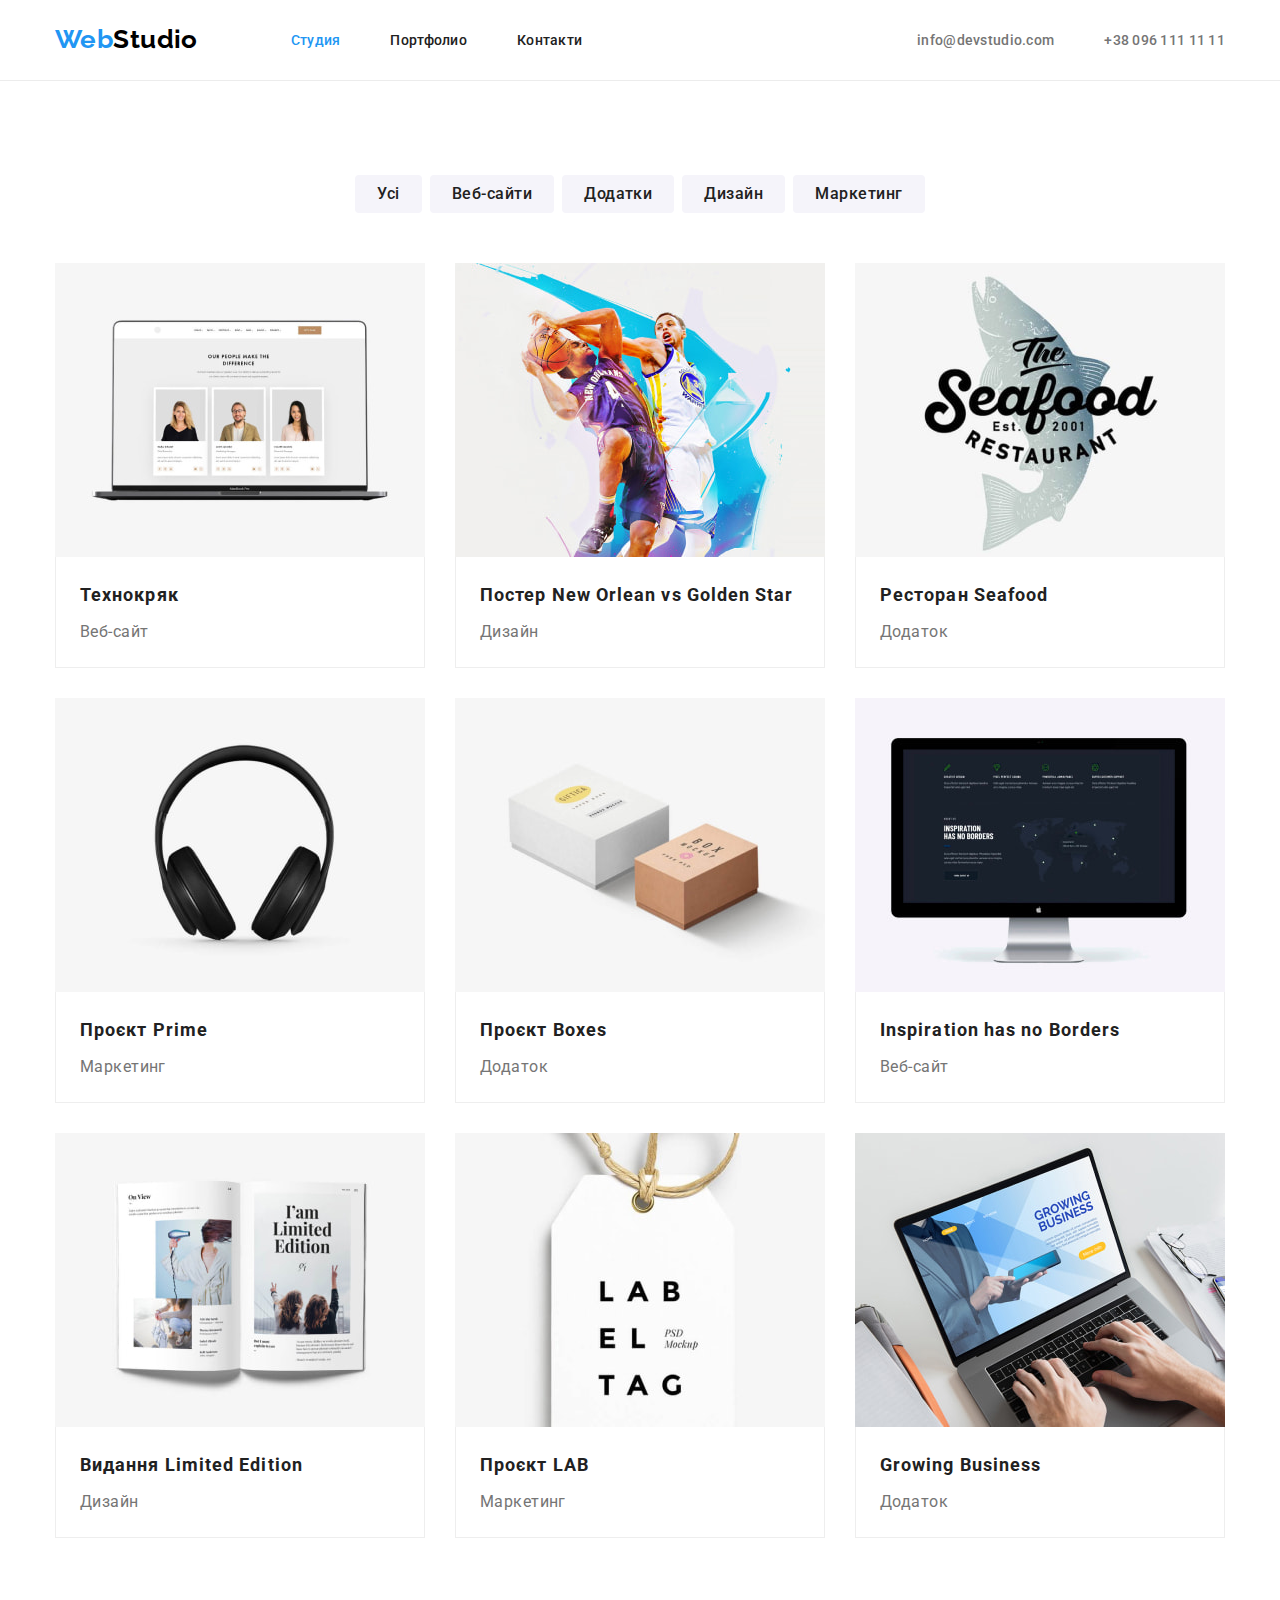
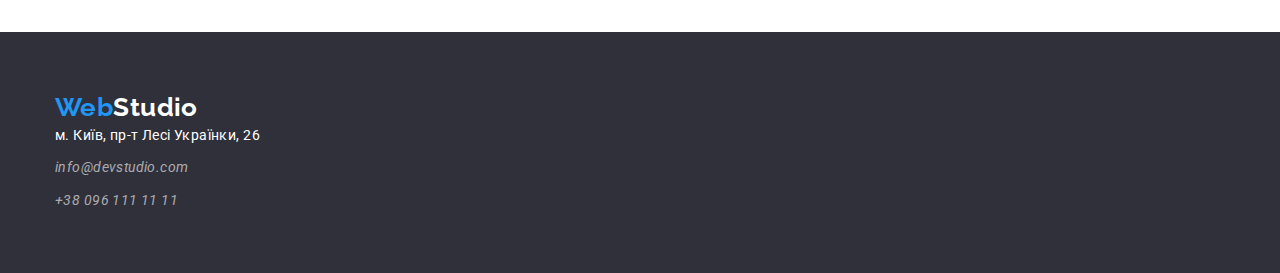
==== portfolio.html @ d93596d2 "Initial commit" ====
<!DOCTYPE html>

<html lang="uk">
  <head>
    <meta charset="UTF-8" />
    <meta http-equiv="X-UA-Compatible" content="IE=edge" />
    <meta name="viewport" content="width=device-width, initial-scale=1.0" />
    <title>Портфоліо</title>
   <link rel="preconnect" href="https://fonts.googleapis.com">
<link rel="preconnect" href="https://fonts.gstatic.com" crossorigin>
<link href="https://fonts.googleapis.com/css2?family=Raleway:wght@700&family=Roboto:wght@400;500;700;900&display=swap" rel="stylesheet">
   <link
      rel="stylesheet"
      href="https://cdnjs.cloudflare.com/ajax/libs/modern-normalize/1.1.0/modern-normalize.css"
    />
<link href="./css/styles.css" rel="stylesheet" type="text/css" />
  </head>

  <body>
   <header class="header-studio">
      <div class="container header-container">
        <nav class="header-container">
          <a class="logo" href="./index.html">
            <span class="logo-blue"> Web</span>Studio</a
          >
          <ul class="navigation list header-nav">
            <li>
              <a class="navigation-item logo-blue" href="./index.html">
                Студия</a
              >
            </li>
            <li>
              <a class="navigation-item" href="./portfolio.html">Портфолио</a>
            </li>
            <li><a class="navigation-item" href="">Контакти</a></li>
          </ul>
        </nav>
        <ul class="contacts list">
          <li>
            <a class="contacts-item" href="mailto:info@devstudio.com"
              >info@devstudio.com</a
            >
          </li>
          <li>
            <a class="contacts-item" href="tel:+380961111111"
              >+38 096 111 11 11</a
            >
          </li>
        </ul>
      </div>
    </header>

    <main>
      <section class="section">
        <div  class="container">
      <ul class="filter list">
        <li><button class="filter-item" type="button">Усі</button></li>
        <li><button class="filter-item" type="button">Веб-сайти</button></li>
        <li><button class="filter-item" type="button">Додатки</button></li>
        <li><button class="filter-item" type="button">Дизайн</button></li>
        <li><button class="filter-item" type="button">Маркетинг</button></li>
      </ul>
      
      <h1 class="visually-hidden">Проєкти</h1>
      <ul class="img-list list">
        <li class="card-set"> 
                     <img
              src="./images/portfolio/1.jpg"
              alt="our team"
              width="370"
              height="294"
            />
            <div class="card-item">
            <h2 class="title">Технокряк</h2>
            <p class="text">Веб-сайт</p>
            </div>
          </li>
        <li class="card-set">
                     <img
              src="./images/portfolio/2.jpg"
              alt="basketball players"
              width="370"
              height="294"
            /><div class="card-item">
            <h2 class="title">Постер New Orlean vs Golden Star</h2>
            <p class="text">Дизайн</p></div>
                 </li>
        <li class="card-set">
                     <img
              src="./images/portfolio/3.jpg"
              alt="restoran logo"
              width="370"
              height="294"
            /><div class="card-item">
            <h2 class="title">Ресторан Seafood</h2>
            <p class="text">Додаток</p></div>
               </li>
        <li class="card-set">
                    <img
              src="./images/portfolio/4.jpg"
              alt="headphones"
              width="370"
              height="294"
            /><div class="card-item">
            <h2 class="title">Проєкт Prime</h2>
            <p class="text">Маркетинг</p></div>
         </li>
        <li class="card-set">
                    <img
              src="./images/portfolio/5.jpg"
              alt="boxes"
              width="370"
              height="294"
            /><div class="card-item">
            <h2 class="title">Проєкт Boxes</h2>
            <p class="text">Додаток</p></div>
             </li>
        <li class="card-set">
                 <img
              src="./images/portfolio/6.jpg"
              alt="monitor"
              width="370"
              height="294"
            /><div class="card-item">
            <h2 class="title">Inspiration has no Borders</h2>
            <p class="text">Веб-сайт</p></div>
        </li>
        <li class="card-set">
                   <img
              src="./images/portfolio/7.jpg"
              alt=" open book"
              width="370"
              height="294"
            /><div class="card-item">
            <h2 class="title">Видання Limited Edition</h2>
            <p class="text">Дизайн</p></div>
                </li>
        <li class="card-set">
          <section class="project">
            <img
              src="./images/portfolio/8.jpg"
              alt="label"
              width="370"
              height="294"
            /><div class="card-item">
            <h2 class="title">Проєкт LAB</h2>
            <p class="text">Маркетинг</p></div>
               </li>
        <li class="card-set">
                    <img
              src="./images/portfolio/9.jpg"
              alt="notebook"
              width="370"
              height="294"
            /><div class="card-item">
            <h2 class="title">Growing Business</h2>
            <p class="text">Додаток</p></div>
           </li>
      </ul>
        </div>
      </section>
    </main>
    <footer class="foot">
      <div class="container">
        <a class="logo logo-footer" href="./index.html">
          <span class="logo-blue"> Web</span>Studio</a
        >
        <address class="">
          <ul class="list">
            <li class="address-item">
              <a
                class="address"
                href="https://goo.gl/maps/z6WJYS9VBnumN4T17"
                target="_blank"
                rel="noopener nofollow"
              >
                м. Київ, пр-т Лесі Українки, 26</a
              >
            </li>
            <li class="address-item">
              <a class="mat-color" href="mailto:info@devstudio.com"
                >info@devstudio.com</a
              >
            </li>
            <li>
              <a class="mat-color" href="tel:+380961111111"
                >+38 096 111 11 11</a
              >
            </li>
          </ul>
        </address>
      </div>
    </footer>
  </body>
</html>
---- css/styles.css ----
:root {
  --background-color: #ffffff;
  --footer-color: #2f303a;
  --main-background-color: #f5f5f5;
  --second-background-color: #f5f4fa;
  --maintext-color: #212121;
  --accent-color: #2196f3;
  --accent-second-color: #333333;
  --paragraph-color: #757575;
  --text-color: #000000;
  --address-color: rgba(255, 255, 255, 0.6);
  --group-color: #eeeeee;
  --line-color: #ececec;
  --main-font: "Roboto", sans-serif;
  --second-font: "Raleway", sans-serif;
}

body {
  /**основные**/
  background-color: var(--background-color);
  color: var(--maintext-color);
  font-family: var(--main-font);
  font-size: 14px;
  letter-spacing: 0.03em;
  margin: 0;
}
h1,
h2,
h3,
h4,
h5,
h6,
p,
ul {
  margin: 0;
  padding: 0;
}
img {
  display: block;
  max-width: 100%;
  height: auto;
}
.address {
  font-style: normal;
}
.section {
  padding-bottom: 94px;
  padding-top: 94px;
}
.container {
  width: 1200px;
  padding-left: 15px;
  padding-right: 15px;
  margin-left: auto;
  margin-right: auto;
}
.list {
  list-style: none;
  padding-left: 0;
  margin: 0;
}
.link {
  text-decoration: none;
}
.header-container {
  display: flex;
  align-items: center;
}
.header-studio {
  border-bottom: 1px solid #ececec;
}
.header-nav {
  display: flex;
  align-items: center;
  gap: 50px;
}

.header-list-nav {
  display: flex;
  gap: 30px;
}
.logo {
  color: var(--text-color);
  font-weight: 700;
  font-family: var(--second-font);
  font-style: normal;
  line-height: 1.2;
  font-size: 26px;
  text-decoration: none;
  display: inline-block;
  margin-right: 93px;
}

.header {
  width: 696px;
  color: var(--background-color);
  font-weight: 900;
  font-size: 44px;
  line-height: calc(60 / 44);
  text-align: center;
  letter-spacing: 0.06em;
  text-transform: uppercase;
}

.mat-color {
  line-height: 1.71;
  text-decoration: none;
  color: var(--address-color);
}
.navigation-item {
  display: block;
  color: var(--maintext-color);
  text-decoration: none;
  padding: 32px 0;
  font-size: 14px;
  font-weight: 500;
  line-height: calc(16 / 14);
  letter-spacing: 0.02em;
}
.navigation-item + .navigation-item {
  margin-left: 50px;
}
.logo-blue {
  text-decoration: none;
  color: var(--accent-color);
}
.contacts {
  display: flex;
  align-items: center;
  gap: 50px;
  margin-left: auto;
}
.contacts-item {
  text-decoration: none;
  color: var(--paragraph-color);
  width: 122px;
  font-weight: 500;
  font-size: 14px;
  line-height: calc(16 / 14);
  letter-spacing: 0.02em;
}
.contacts-item + .contacts-item {
  margin-left: 50px;
}

.team {
  background-color: var(--second-background-color);
}
.navigation-item:hover,
.navigation-item:focus {
  color: var(--accent-color);
}

.contacts-item:hover,
.contacts-item:focus {
  color: var(--accent-color);
}
.filter {
  display: flex;
  justify-content: center;

  margin-bottom: 50px;
  gap: 8px;
}
.filter-item {
  /*кнопки фильтра портфолио*/
  padding: 6px 22px;
  border: 0;
  background-color: var(--second-background-color);
  border-radius: 4px;
  font-size: 16px;
  font-weight: 500;
  font-family: inherit;
  line-height: calc(26 / 16);
  letter-spacing: 0.03em;
  text-align: center;
  color: var(--maintext-color);
  cursor: pointer;
}
.filter-item:hover,
.filter-item:focus {
  background-color: var(--accent-color);
  color: var(--background-color);
}
/* visually-hidden */
.visually-hidden {
  position: absolute;
  width: 1px;
  height: 1px;
  margin: -1px;
  border: 0;
  padding: 0;
  white-space: nowrap;
  clip-path: inset(100%);
  clip: rect(0 0 0 0);
  overflow: hidden;
}
.img-list {
  /* background-color: var(--second-background-color);*/
  display: flex;
  flex-wrap: wrap;
  gap: 30px;
}

.hero {
  background-color: var(--footer-color);
  padding: 200px 0;
}
.hero .header {
  /* max-width: 1600px;
  text-align: center;*/
  margin: 0 auto;
  margin-bottom: 30px;
}
.button-serv {
  display: block;
  margin-top: 30px;
  padding: 10px 32px;
  margin: 0 auto;
  font-family: inherit;
  background-color: var(--accent-color);
  color: var(--main-background-color);
  font-style: normal;
  font-weight: 700;
  font-size: 16px;
  line-height: calc(30 / 16);
  cursor: pointer;
  border: none;
  border-radius: 4px;
  min-width: 216px;
  align-items: center;
  letter-spacing: 0.06em;
}
.characters {
  display: flex;
  gap: 30px;
}
.title {
  /*заголовок проектов в порфолио*/
  margin-bottom: 4px;
  font-size: 18px;
  font-weight: 700;
  line-height: calc(36 / 18);
  letter-spacing: 0.06em;
}
.title-char {
  /*заголовок характеристик в студия*/
  font-family: inherit;
  font-size: 14px;
  font-weight: 700;
  line-height: calc(16 / 14);
  letter-spacing: 0.03em;
  text-align: left;
  font-style: normal;
  line-height: 16px;
  letter-spacing: 0.03em;
  text-transform: uppercase;
  margin-bottom: 10px;
}
.txt-char {
  /*текст характеристик в студия*/

  font-weight: 400;
  line-height: calc(24 / 14);
  letter-spacing: 0.03em;
  text-align: left;
  color: var(--paragraph-color);
}
.title-why {
  /*заголовок чем мы занимаемя( и наша команда) в студия*/

  font-size: 36px;
  font-weight: 700;
  line-height: calc(42 / 36);
  letter-spacing: 0.03em;
  text-align: center;
  margin-bottom: 50px;
}
.why-list,
.team-list {
  display: flex;
  gap: 30px;
}
.why-list:first-child,
.team-list:first-child {
  margin-left: 0;
}
.text {
  /*текст в проектах портфолио*/
  font-family: inherit;
  font-size: 16px;
  line-height: calc(30 / 16);
  color: var(--paragraph-color);
}
.work {
  padding-top: 0;
}
.team-item {
  max-width: 270px;
  /* material shadow v1 */
  box-shadow: 0px 1px 3px rgba(0, 0, 0, 0.12), 0px 1px 1px rgba(0, 0, 0, 0.14),
    0px 2px 1px rgba(0, 0, 0, 0.2);
  border-radius: 0px 0px 4px 4px;
  background-color: var(--background-color);
}
.team-name {
  margin-bottom: 10px;
  font-family: inherit;
  font-size: 16px;
  font-weight: 500;
  line-height: calc(19 / 16);
  letter-spacing: 0.03em;
  text-align: center;
  color: var(--maintext-color);
}
.team-card {
  padding: 30px 0;
}
.team-item-text {
  padding-bottom: 30px;
}
.card-set {
  /* background-color: var(--group-color);*/
}
.card-item {
  padding: 20px 24px;
  border: 1px solid var(--group-color);
  border-top: none;
}
.team-prof {
  font-family: inherit;
  font-size: 16px;
  font-weight: 400;
  line-height: calc(19 / 16);
  letter-spacing: 0.03em;
  text-align: center;
  color: var(--paragraph-color);
}
.foot {
  padding: 60px 0;
}
.logo-footer {
}
.address {
  text-decoration: none;
  font-style: normal;
  font-family: inherit;
  font-size: 14px;
  font-weight: 400;
  line-height: calc(24 / 14);
  letter-spacing: 0.03em;
  text-align: left;
  margin-top: 20px;
}

.list .address:hover,
.list .mat-color:hover,
.list .address:focus,
.list .mat-color:focus {
  color: var(--accent-color);
}
.foot,
.foot .logo,
.foot .address {
  background-color: var(--footer-color);
  /*куда переставить цвет текста?!!!!!*/
  color: var(--background-color);
}
.address-item:not(:last-child) {
  margin-bottom: 9px;
}
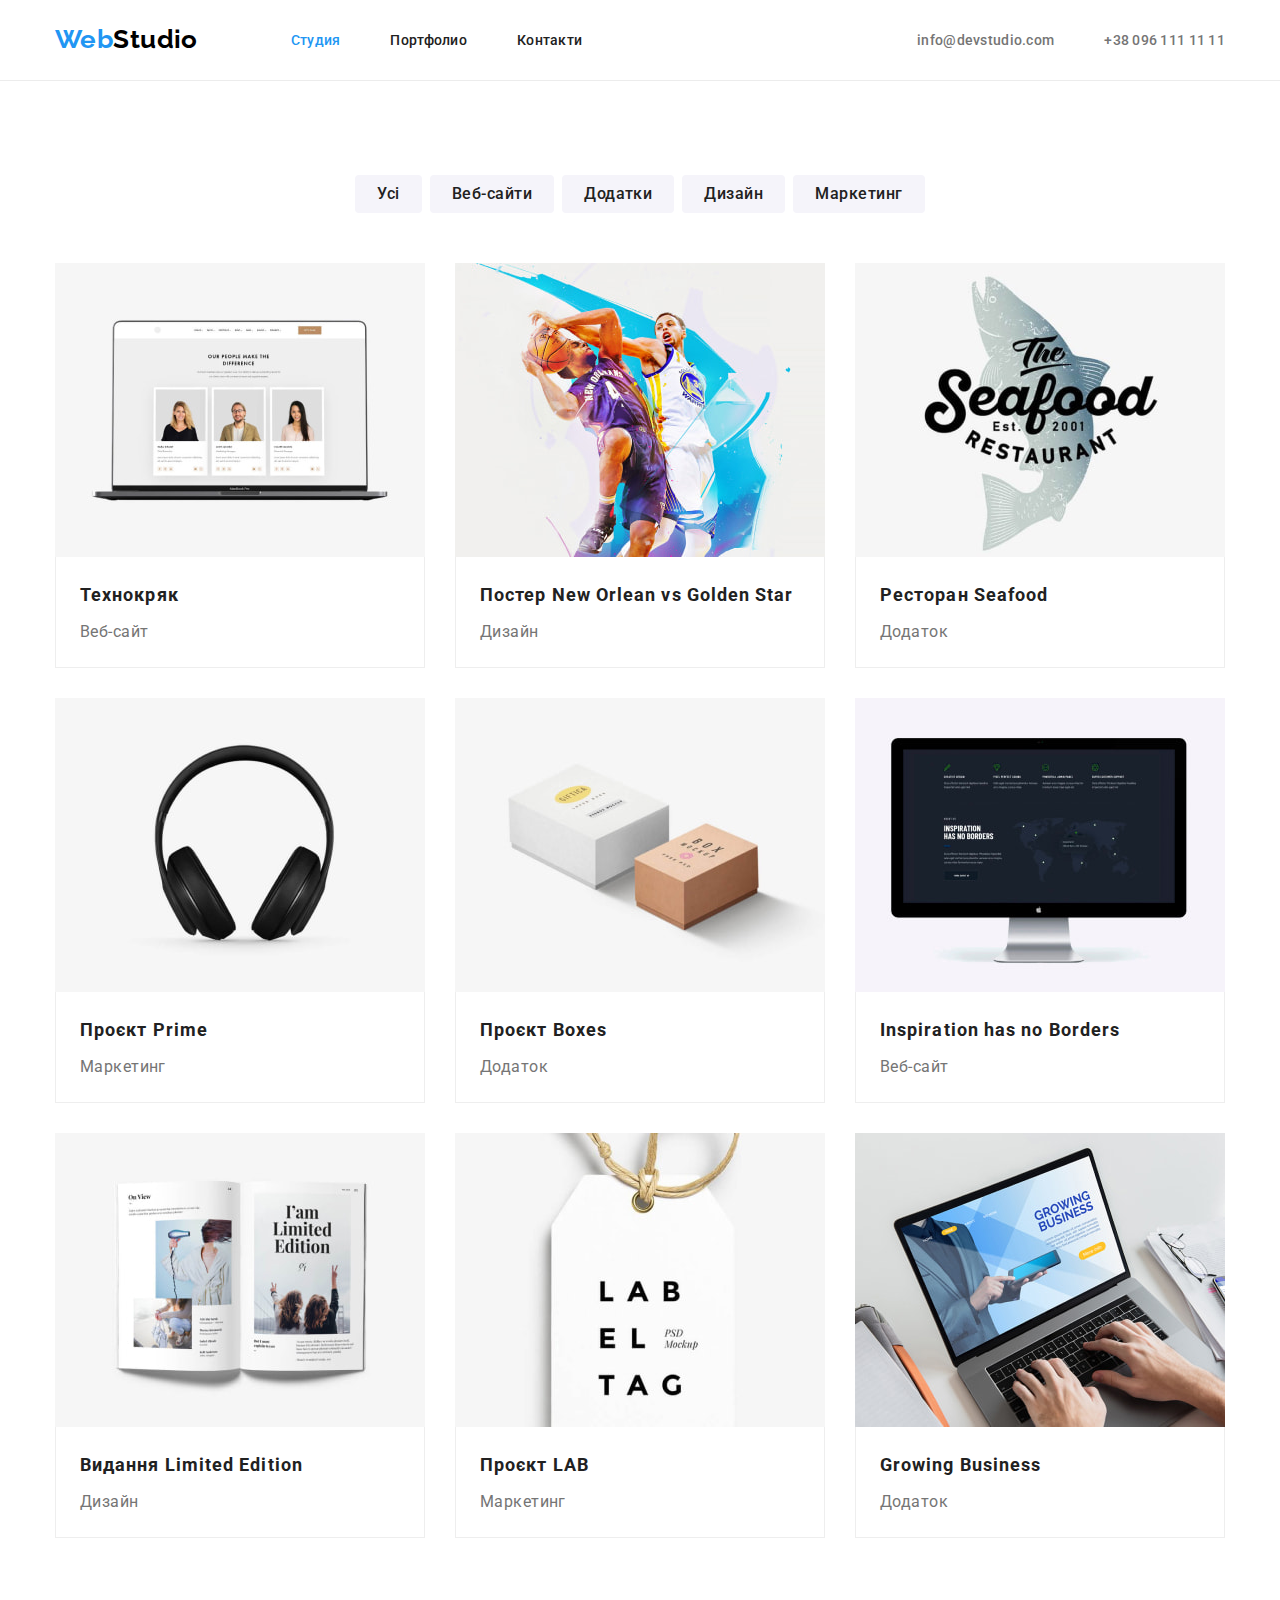
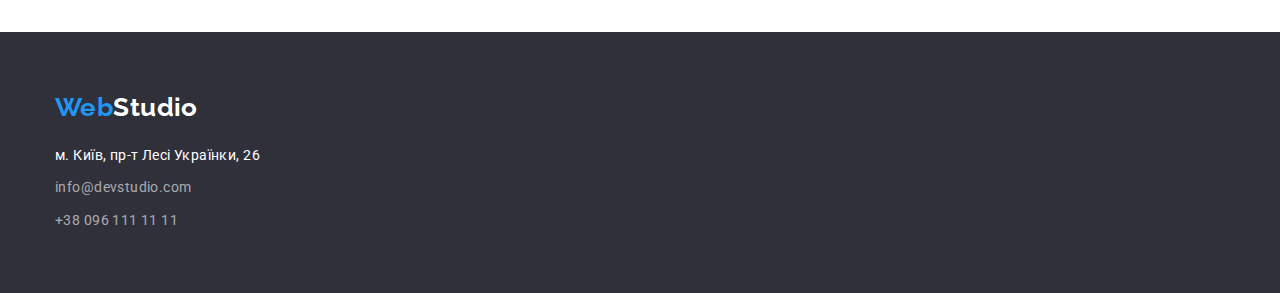
==== commit 4120bf7e: "add errorfix" ====
--- a/portfolio.html
+++ b/portfolio.html
@@ -160,12 +160,12 @@
         </div>
       </section>
     </main>
-    <footer class="foot">
+     <footer class="foot">
       <div class="container">
         <a class="logo logo-footer" href="./index.html">
           <span class="logo-blue"> Web</span>Studio</a
         >
-        <address class="">
+        <address class="foot-address">
           <ul class="list">
             <li class="address-item">
               <a
--- a/css/styles.css
+++ b/css/styles.css
@@ -201,9 +201,10 @@
   flex-wrap: wrap;
   gap: 30px;
 }
-
+/*check*/
 .hero {
-  background-color: var(--footer-color);
+  background-color: rgba(47, 48, 58, 0.4);
+  background-image: url("./images/hero-backgr.jpg");
   padding: 200px 0;
 }
 .hero .header {
@@ -336,21 +337,25 @@
   text-align: center;
   color: var(--paragraph-color);
 }
-.foot {
-  padding: 60px 0;
+
+.foot-address {
+  font-style: normal;
+  margin-top: 20px;
 }
 .logo-footer {
+  color: var(--background-color);
 }
 .address {
   text-decoration: none;
-  font-style: normal;
+
   font-family: inherit;
   font-size: 14px;
   font-weight: 400;
   line-height: calc(24 / 14);
   letter-spacing: 0.03em;
   text-align: left;
-  margin-top: 20px;
+
+  color: var(--background-color);
 }
 
 .list .address:hover,
@@ -359,12 +364,9 @@
 .list .mat-color:focus {
   color: var(--accent-color);
 }
-.foot,
-.foot .logo,
-.foot .address {
+.foot {
   background-color: var(--footer-color);
-  /*куда переставить цвет текста?!!!!!*/
-  color: var(--background-color);
+  padding: 60px 0;
 }
 .address-item:not(:last-child) {
   margin-bottom: 9px;
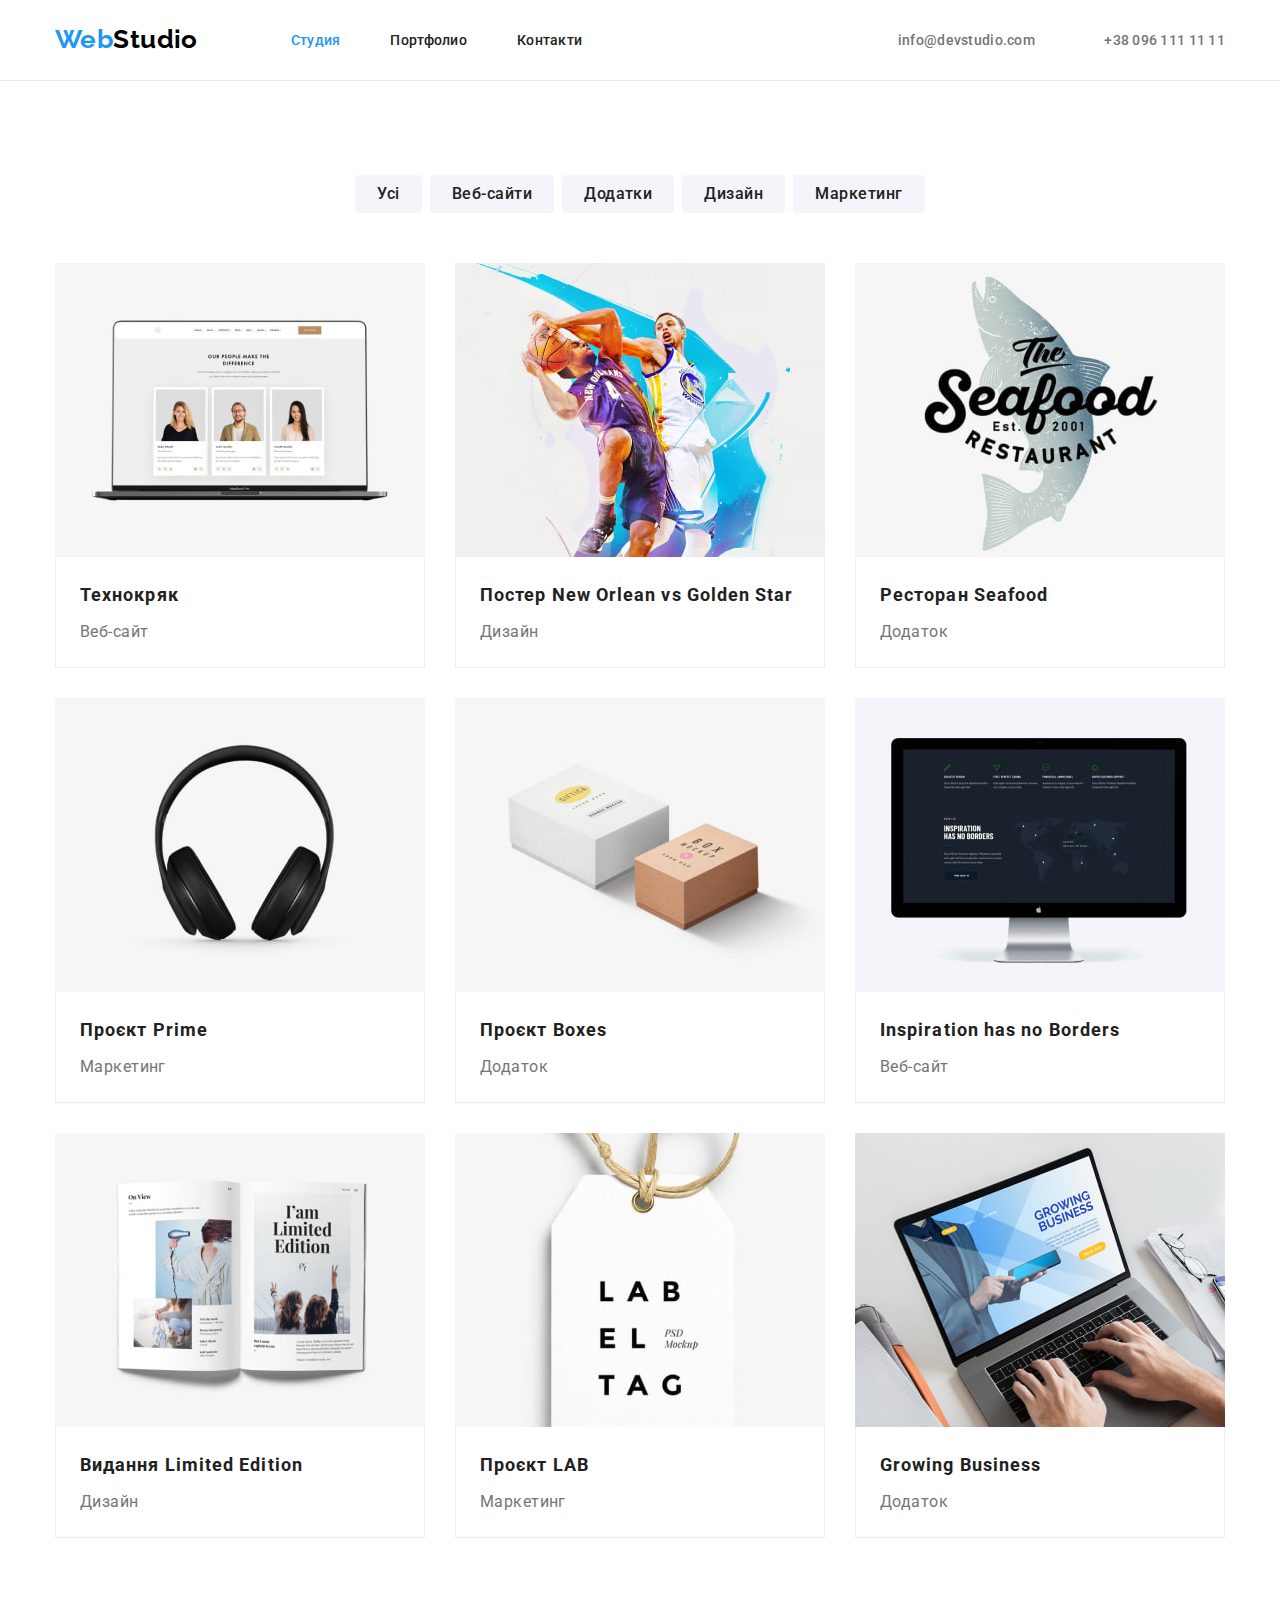
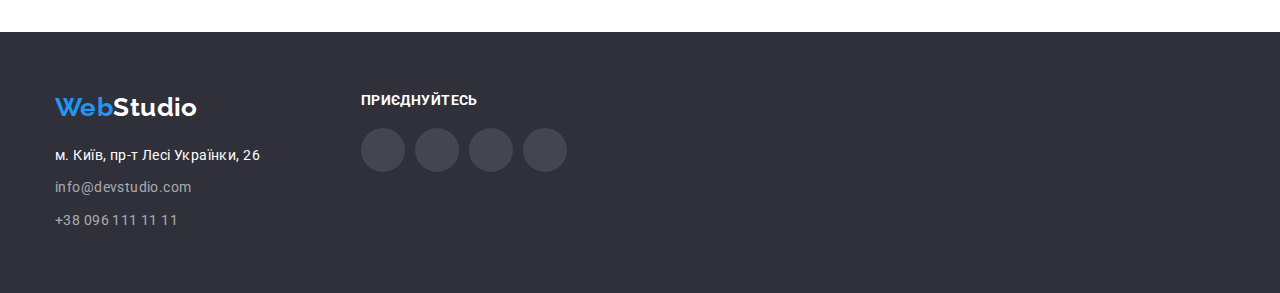
==== commit 911ffea4: "add svg" ====
--- a/portfolio.html
+++ b/portfolio.html
@@ -36,14 +36,20 @@
           </ul>
         </nav>
         <ul class="contacts list">
-          <li>
-            <a class="contacts-item" href="mailto:info@devstudio.com"
-              >info@devstudio.com</a
+          <li class="contacts-link">
+            <a class="contacts-item" href="mailto:info@devstudio.com">
+              <svg width="16" height="12">
+                <use href="./images/icons/icons.svg#icon-envelope"></use>
+              </svg>
+              info@devstudio.com</a
             >
           </li>
-          <li>
-            <a class="contacts-item" href="tel:+380961111111"
-              >+38 096 111 11 11</a
+          <li class="contacts-link">
+            <a class="contacts-item" href="tel:+380961111111">
+              <svg width="16" height="12">
+                <use href="./images/icons/icons.svg#icon-smartphone"></use>
+              </svg>
+              +38 096 111 11 11</a
             >
           </li>
         </ul>
@@ -160,35 +166,71 @@
         </div>
       </section>
     </main>
-     <footer class="foot">
+       <footer class="foot">
       <div class="container">
-        <a class="logo logo-footer" href="./index.html">
-          <span class="logo-blue"> Web</span>Studio</a
-        >
-        <address class="foot-address">
-          <ul class="list">
-            <li class="address-item">
-              <a
-                class="address"
-                href="https://goo.gl/maps/z6WJYS9VBnumN4T17"
-                target="_blank"
-                rel="noopener nofollow"
-              >
-                м. Київ, пр-т Лесі Українки, 26</a
-              >
-            </li>
-            <li class="address-item">
-              <a class="mat-color" href="mailto:info@devstudio.com"
-                >info@devstudio.com</a
-              >
-            </li>
-            <li>
-              <a class="mat-color" href="tel:+380961111111"
-                >+38 096 111 11 11</a
-              >
-            </li>
-          </ul>
-        </address>
+        <div class="footer-horizont">
+          <div>
+          <a class="logo logo-footer" href="./index.html">
+            <span class="logo-blue"> Web</span>Studio</a
+          >
+          <address class="foot-address">
+            <ul class="list">
+              <li class="address-item">
+                <a
+                  class="address"
+                  href="https://goo.gl/maps/z6WJYS9VBnumN4T17"
+                  target="_blank"
+                  rel="noopener nofollow"
+                >
+                  м. Київ, пр-т Лесі Українки, 26</a
+                >
+              </li>
+              <li class="address-item">
+                <a class="mat-color" href="mailto:info@devstudio.com"
+                  >info@devstudio.com</a
+                >
+              </li>
+              <li>
+                <a class="mat-color" href="tel:+380961111111"
+                  >+38 096 111 11 11</a
+                >
+              </li>
+            </ul>
+          </address>
+        </div>
+        <div class="social">
+          <h2 class="footer-title">приєднуйтесь</h2>
+        <ul class="list social-links ">
+          <li class="contacts-link footer-icon">
+            <a class="contacts-item footer-icon" href="https://www.instagram.com/">
+              <svg class="social-item" width="20" height="20">
+                <use href="./images/icons/icons.svg#icon-instagram"></use>
+              </svg>
+            </a>
+          </li>
+          <li class="contacts-link footer-icon">
+            <a class="contacts-item footer-icon" href="https://twitter.com/">
+              <svg class="social-item" width="20" height="20">
+                <use href="./images/icons/icons.svg#icon-twitter"></use>
+              </svg>
+            </a>
+          </li>
+          <li class="contacts-link footer-icon">
+            <a class="contacts-item footer-icon" href="https://www.facebook.com/">
+              <svg class="social-item" width="20" height="20">
+                <use href="./images/icons/icons.svg#icon-facebook"></use>
+              </svg>
+            </a>
+          </li>
+          <li class="contacts-link footer-icon">
+            <a class="contacts-item footer-icon" href="https://www.linkedin.com/">
+              <svg class="social-item" width="20" height="20">
+                <use href="./images/icons/icons.svg#icon-linkedin"></use>
+              </svg>
+            </a>
+          </li>
+        </ul>
+        </div>
       </div>
     </footer>
   </body>
--- a/css/styles.css
+++ b/css/styles.css
@@ -11,10 +11,16 @@
   --address-color: rgba(255, 255, 255, 0.6);
   --group-color: #eeeeee;
   --line-color: #ececec;
+  --social-color: #afb1b8;
   --main-font: "Roboto", sans-serif;
   --second-font: "Raleway", sans-serif;
 }
-
+/*добавлено в попытке сделать иконку видимой
+li svg:not(:root),
+svg {
+  overflow: visible;
+}
+*/
 body {
   /**основные**/
   background-color: var(--background-color);
@@ -90,7 +96,13 @@
   display: inline-block;
   margin-right: 93px;
 }
-
+.contacts-link {
+  align-items: center;
+}
+.contacts-link:hover,
+.contacts-link:focus {
+  fill: var(--accent-color);
+}
 .header {
   width: 696px;
   color: var(--background-color);
@@ -146,6 +158,9 @@
 .team {
   background-color: var(--second-background-color);
 }
+.team-social {
+  margin-bottom: 16px;
+}
 .navigation-item:hover,
 .navigation-item:focus {
   color: var(--accent-color);
@@ -154,6 +169,10 @@
 .contacts-item:hover,
 .contacts-item:focus {
   color: var(--accent-color);
+  fill: var(--accent-color);
+}
+.contacts-vec {
+  color: #000000;
 }
 .filter {
   display: flex;
@@ -181,6 +200,7 @@
 .filter-item:focus {
   background-color: var(--accent-color);
   color: var(--background-color);
+  box-shadow: 0px 4px 4px rgba(0, 0, 0, 0.25);
 }
 /* visually-hidden */
 .visually-hidden {
@@ -204,8 +224,15 @@
 /*check*/
 .hero {
   background-color: rgba(47, 48, 58, 0.4);
-  background-image: url("./images/hero-backgr.jpg");
+  background-image: url("../images/hero-backgr.jpg");
   padding: 200px 0;
+}
+.overlay {
+  background-image: linear-gradient(
+    to right,
+    rgba(47, 48, 58, 0.4),
+    rgba(47, 48, 58, 0.4)
+  );
 }
 .hero .header {
   /* max-width: 1600px;
@@ -292,6 +319,13 @@
   font-size: 16px;
   line-height: calc(30 / 16);
   color: var(--paragraph-color);
+}
+.features {
+  padding: 25px 100px;
+  width: 270px;
+  height: 120px;
+  background: var(--second-background-color);
+  border-radius: 4px;
 }
 .work {
   padding-top: 0;
@@ -323,6 +357,11 @@
 .card-set {
   /* background-color: var(--group-color);*/
 }
+.card-set:hover,
+.card-set:focus {
+  box-shadow: 0px 4px 4px rgba(0, 0, 0, 0.25);
+}
+
 .card-item {
   padding: 20px 24px;
   border: 1px solid var(--group-color);
@@ -336,6 +375,24 @@
   letter-spacing: 0.03em;
   text-align: center;
   color: var(--paragraph-color);
+}
+.team-icon a {
+  text-decoration: none;
+  fill: var(--social-color);
+  background: rgba(255, 255, 255, 0.1);
+  width: 44px;
+  height: 44px;
+  border-radius: 50%;
+}
+.clients {
+  width: 170px;
+  height: 92px;
+  border: 1px solid var(--social-color);
+  border-radius: 4px;
+  padding: 16px 32px;
+}
+.clients:hover {
+  border: 1px solid var(--accent-color);
 }
 
 .foot-address {
@@ -368,6 +425,50 @@
   background-color: var(--footer-color);
   padding: 60px 0;
 }
+.footer-horizont {
+  display: flex;
+}
 .address-item:not(:last-child) {
   margin-bottom: 9px;
 }
+.footer-title {
+  color: var(--background-color);
+  font-family: "Roboto";
+  font-style: normal;
+  font-weight: 700;
+  font-size: 14px;
+  line-height: 16px;
+  letter-spacing: 0.03em;
+  text-transform: uppercase;
+  margin-bottom: 20px;
+}
+.footer-icon {
+  fill: var(--background-color);
+  background: rgba(255, 255, 255, 0.1);
+  width: 44px;
+  height: 44px;
+  border-radius: 50%;
+}
+.footer-icon:hover,
+.footer-icon:focus {
+  background: var(--accent-color);
+  fill: var(--background-color);
+}
+
+.social {
+  margin-left: 70px;
+}
+.social-item {
+  display: flex;
+  align-items: center;
+  justify-content: space-around;
+}
+
+.social-links {
+  display: flex;
+  justify-content: center;
+  gap: 10px;
+}
+.social-links > li {
+  padding: 12px;
+}
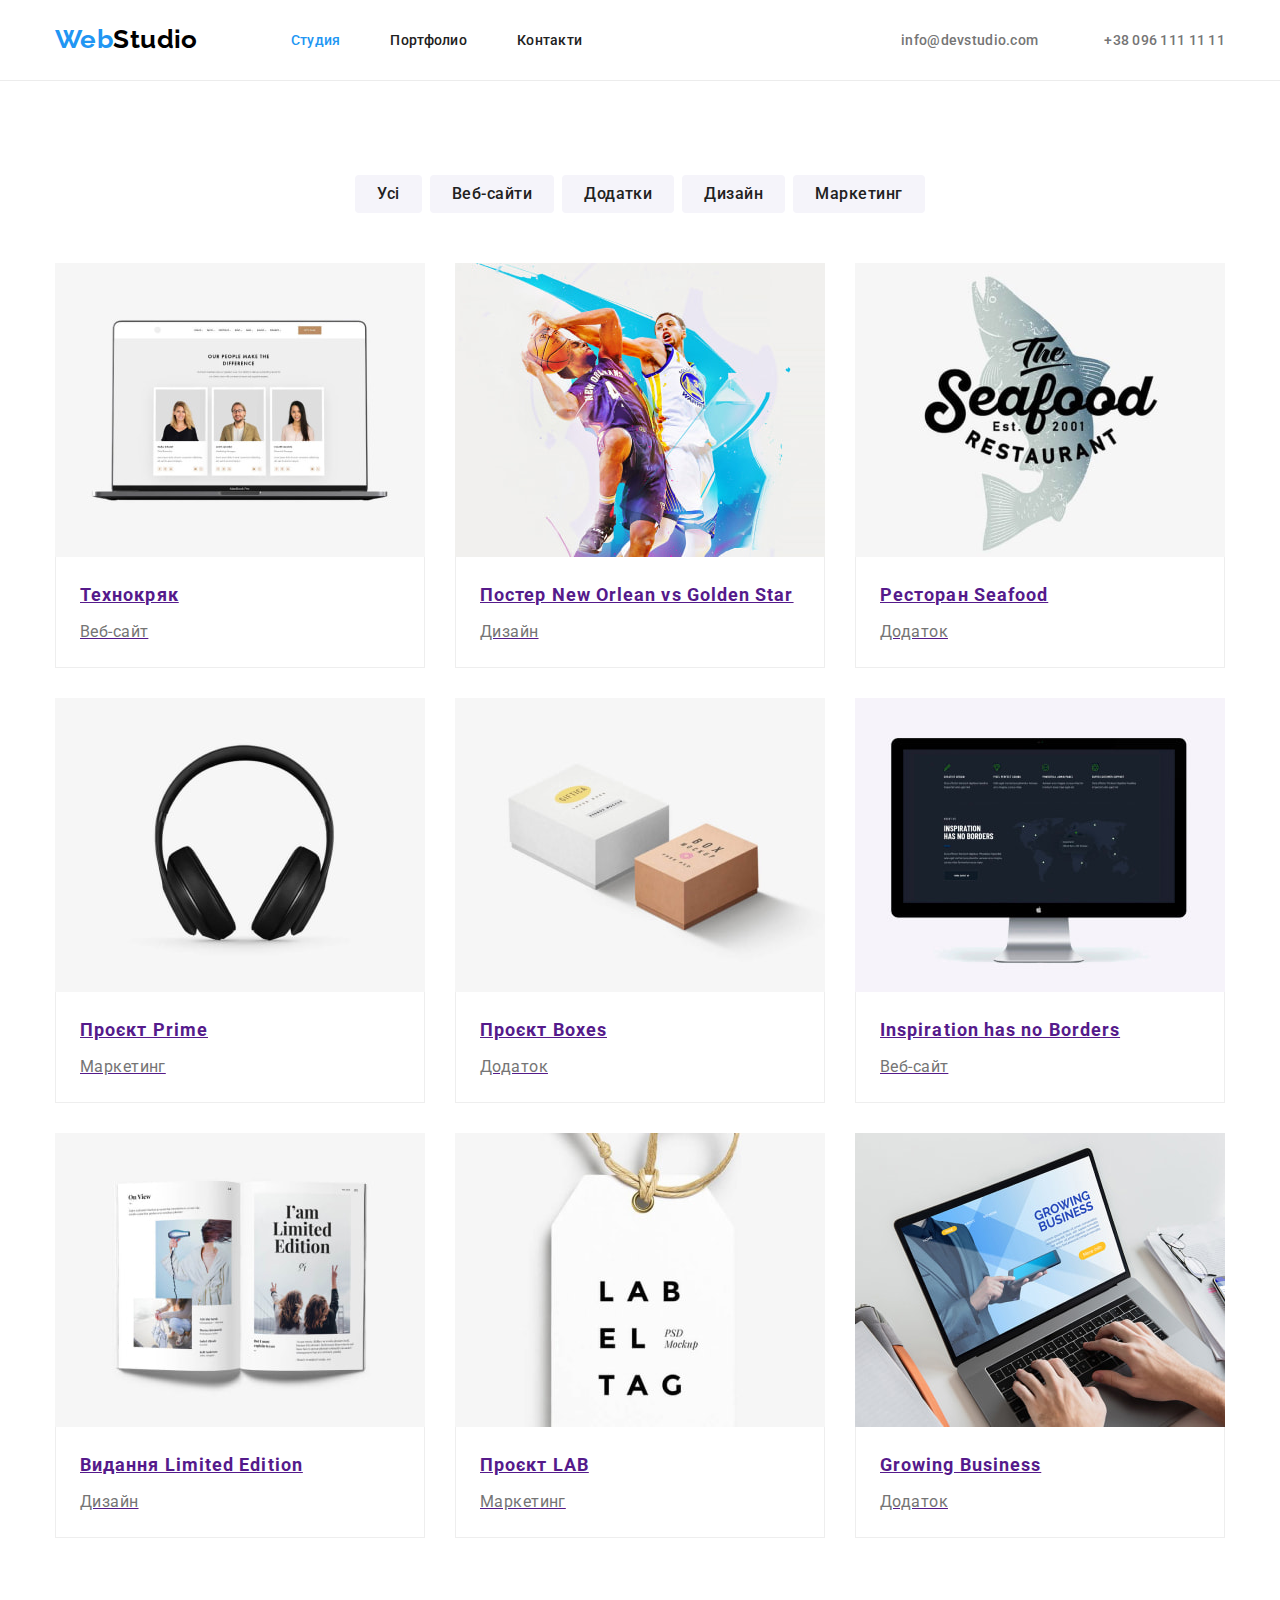
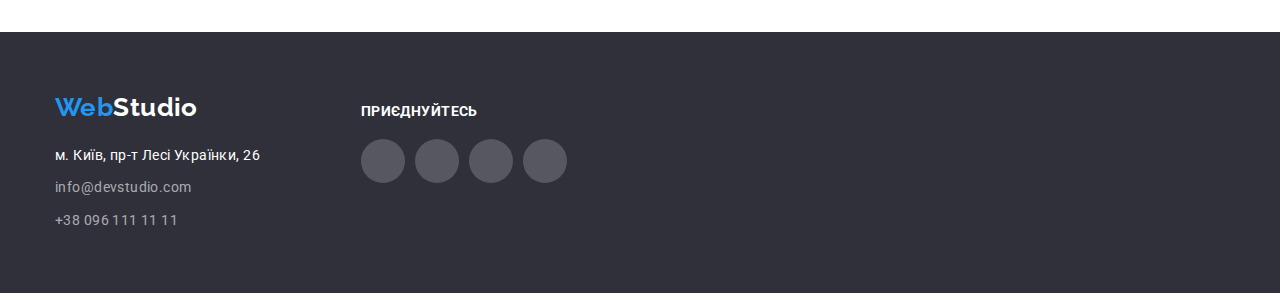
==== commit e9f8a764: "fixed errors" ====
--- a/portfolio.html
+++ b/portfolio.html
@@ -70,6 +70,7 @@
       <h1 class="visually-hidden">Проєкти</h1>
       <ul class="img-list list">
         <li class="card-set"> 
+          <a class="card-link" href="">
                      <img
               src="./images/portfolio/1.jpg"
               alt="our team"
@@ -79,9 +80,10 @@
             <div class="card-item">
             <h2 class="title">Технокряк</h2>
             <p class="text">Веб-сайт</p>
-            </div>
+            </div></a>
           </li>
         <li class="card-set">
+           <a class="card-link" href="">
                      <img
               src="./images/portfolio/2.jpg"
               alt="basketball players"
@@ -89,9 +91,9 @@
               height="294"
             /><div class="card-item">
             <h2 class="title">Постер New Orlean vs Golden Star</h2>
-            <p class="text">Дизайн</p></div>
+            <p class="text">Дизайн</p></div></a>
                  </li>
-        <li class="card-set">
+        <li class="card-set"> <a class="card-link" href="">
                      <img
               src="./images/portfolio/3.jpg"
               alt="restoran logo"
@@ -99,9 +101,9 @@
               height="294"
             /><div class="card-item">
             <h2 class="title">Ресторан Seafood</h2>
-            <p class="text">Додаток</p></div>
+            <p class="text">Додаток</p></div></a>
                </li>
-        <li class="card-set">
+        <li class="card-set"> <a class="card-link" href="">
                     <img
               src="./images/portfolio/4.jpg"
               alt="headphones"
@@ -109,9 +111,9 @@
               height="294"
             /><div class="card-item">
             <h2 class="title">Проєкт Prime</h2>
-            <p class="text">Маркетинг</p></div>
+            <p class="text">Маркетинг</p></div></a>
          </li>
-        <li class="card-set">
+        <li class="card-set"> <a class="card-link" href="">
                     <img
               src="./images/portfolio/5.jpg"
               alt="boxes"
@@ -119,9 +121,9 @@
               height="294"
             /><div class="card-item">
             <h2 class="title">Проєкт Boxes</h2>
-            <p class="text">Додаток</p></div>
+            <p class="text">Додаток</p></div></a>
              </li>
-        <li class="card-set">
+        <li class="card-set"> <a class="card-link" href="">
                  <img
               src="./images/portfolio/6.jpg"
               alt="monitor"
@@ -129,9 +131,9 @@
               height="294"
             /><div class="card-item">
             <h2 class="title">Inspiration has no Borders</h2>
-            <p class="text">Веб-сайт</p></div>
+            <p class="text">Веб-сайт</p></div></a>
         </li>
-        <li class="card-set">
+        <li class="card-set"> <a class="card-link" href="">
                    <img
               src="./images/portfolio/7.jpg"
               alt=" open book"
@@ -139,9 +141,9 @@
               height="294"
             /><div class="card-item">
             <h2 class="title">Видання Limited Edition</h2>
-            <p class="text">Дизайн</p></div>
+            <p class="text">Дизайн</p></div></a>
                 </li>
-        <li class="card-set">
+        <li class="card-set"> <a class="card-link" href="">
           <section class="project">
             <img
               src="./images/portfolio/8.jpg"
@@ -150,9 +152,9 @@
               height="294"
             /><div class="card-item">
             <h2 class="title">Проєкт LAB</h2>
-            <p class="text">Маркетинг</p></div>
+            <p class="text">Маркетинг</p></div></a>
                </li>
-        <li class="card-set">
+        <li class="card-set"> <a class="card-link" href="">
                     <img
               src="./images/portfolio/9.jpg"
               alt="notebook"
@@ -160,7 +162,7 @@
               height="294"
             /><div class="card-item">
             <h2 class="title">Growing Business</h2>
-            <p class="text">Додаток</p></div>
+            <p class="text">Додаток</p></div></a>
            </li>
       </ul>
         </div>
@@ -168,8 +170,8 @@
     </main>
        <footer class="foot">
       <div class="container">
-        <div class="footer-horizont">
-          <div>
+        
+          <div class="addr">
           <a class="logo logo-footer" href="./index.html">
             <span class="logo-blue"> Web</span>Studio</a
           >
@@ -202,35 +204,35 @@
           <h2 class="footer-title">приєднуйтесь</h2>
         <ul class="list social-links ">
           <li class="contacts-link footer-icon">
-            <a class="contacts-item footer-icon" href="https://www.instagram.com/">
+            <a class="footer-item footer-icon" href="https://www.instagram.com/">
               <svg class="social-item" width="20" height="20">
                 <use href="./images/icons/icons.svg#icon-instagram"></use>
               </svg>
             </a>
           </li>
           <li class="contacts-link footer-icon">
-            <a class="contacts-item footer-icon" href="https://twitter.com/">
+            <a class="footer-item footer-icon" href="https://twitter.com/">
               <svg class="social-item" width="20" height="20">
                 <use href="./images/icons/icons.svg#icon-twitter"></use>
               </svg>
             </a>
           </li>
           <li class="contacts-link footer-icon">
-            <a class="contacts-item footer-icon" href="https://www.facebook.com/">
+            <a class="footer-item footer-icon" href="https://www.facebook.com/">
               <svg class="social-item" width="20" height="20">
                 <use href="./images/icons/icons.svg#icon-facebook"></use>
               </svg>
             </a>
           </li>
           <li class="contacts-link footer-icon">
-            <a class="contacts-item footer-icon" href="https://www.linkedin.com/">
+            <a class="footer-item footer-icon" href="https://www.linkedin.com/">
               <svg class="social-item" width="20" height="20">
                 <use href="./images/icons/icons.svg#icon-linkedin"></use>
               </svg>
             </a>
           </li>
         </ul>
-        </div>
+    
       </div>
     </footer>
   </body>
--- a/css/styles.css
+++ b/css/styles.css
@@ -28,7 +28,6 @@
   font-family: var(--main-font);
   font-size: 14px;
   letter-spacing: 0.03em;
-  margin: 0;
 }
 h1,
 h2,
@@ -143,14 +142,20 @@
   margin-left: auto;
 }
 .contacts-item {
+  display: flex;
+  align-items: center;
   text-decoration: none;
   color: var(--paragraph-color);
-  width: 122px;
+  /* width: 122px; */
   font-weight: 500;
-  font-size: 14px;
+  font-size: 1t4px;
   line-height: calc(16 / 14);
   letter-spacing: 0.02em;
 }
+.svg-contacts {
+  margin-right: 10px;
+  fill: currentColor;
+}
 .contacts-item + .contacts-item {
   margin-left: 50px;
 }
@@ -159,7 +164,7 @@
   background-color: var(--second-background-color);
 }
 .team-social {
-  margin-bottom: 16px;
+  /*  margin-bottom: 16px;*/
 }
 .navigation-item:hover,
 .navigation-item:focus {
@@ -168,9 +173,11 @@
 
 .contacts-item:hover,
 .contacts-item:focus {
-  color: var(--accent-color);
-  fill: var(--accent-color);
-}
+  color: var(--background-color);
+  /* fill: var(--accent-color);*/
+  background-color: var(--accent-color);
+}
+
 .contacts-vec {
   color: #000000;
 }
@@ -221,19 +228,23 @@
   flex-wrap: wrap;
   gap: 30px;
 }
-/*check*/
+
 .hero {
   background-color: rgba(47, 48, 58, 0.4);
-  background-image: url("../images/hero-backgr.jpg");
-  padding: 200px 0;
-}
-.overlay {
   background-image: linear-gradient(
     to right,
     rgba(47, 48, 58, 0.4),
     rgba(47, 48, 58, 0.4)
   );
-}
+  background-image: url("../images/hero-backgr.jpg");
+  background-repeat: no-repeat;
+  background-size: cover;
+  padding: 200px 0;
+  max-width: 1600px;
+  height: 600px;
+  margin: 0 auto;
+}
+
 .hero .header {
   /* max-width: 1600px;
   text-align: center;*/
@@ -357,10 +368,10 @@
 .card-set {
   /* background-color: var(--group-color);*/
 }
-.card-set:hover,
+/*.card-set:hover,
 .card-set:focus {
   box-shadow: 0px 4px 4px rgba(0, 0, 0, 0.25);
-}
+}*/
 
 .card-item {
   padding: 20px 24px;
@@ -379,22 +390,48 @@
 .team-icon a {
   text-decoration: none;
   fill: var(--social-color);
-  background: rgba(255, 255, 255, 0.1);
+  /* background: rgba(255, 255, 255, 0.1);*/
   width: 44px;
   height: 44px;
   border-radius: 50%;
-}
-.clients {
+  display: flex;
+  align-items: center;
+  justify-content: center;
+}
+.clients-item {
+  display: flex;
+  align-items: center;
+  justify-content: center;
+  text-decoration: none;
+  color: var(--paragraph-color);
+  /* width: 122px; */
+  font-weight: 500;
+  font-size: 14px;
+  line-height: calc(16 / 14);
+  letter-spacing: 0.02em;
+
+  /* padding: 16px 32px;*/
+}
+.clients-icon {
   width: 170px;
   height: 92px;
   border: 1px solid var(--social-color);
   border-radius: 4px;
-  padding: 16px 32px;
-}
-.clients:hover {
+  display: flex;
+  align-items: center;
+  justify-content: center;
+}
+
+.clients-icon:hover,
+.clients-icon:focus {
   border: 1px solid var(--accent-color);
-}
-
+  fill: var(--accent-color);
+}
+
+.clients-item .social-item:hover,
+.clients-item .social-item:focus {
+  fill: var(--accent-color);
+}
 .foot-address {
   font-style: normal;
   margin-top: 20px;
@@ -443,6 +480,8 @@
   margin-bottom: 20px;
 }
 .footer-icon {
+  display: flex;
+  justify-content: center;
   fill: var(--background-color);
   background: rgba(255, 255, 255, 0.1);
   width: 44px;
@@ -459,16 +498,38 @@
   margin-left: 70px;
 }
 .social-item {
-  display: flex;
-  align-items: center;
-  justify-content: space-around;
-}
-
+  /* display: flex;
+  align-items: center;
+  justify-content: space-around;*/
+  fill: currentColor;
+}
+.card-link {
+  display: block;
+}
+.card-link:hover,
+.card-link:focus {
+  box-shadow: 0px 4px 4px rgba(0, 0, 0, 0.25);
+}
 .social-links {
   display: flex;
   justify-content: center;
   gap: 10px;
-}
-.social-links > li {
-  padding: 12px;
-}
+  margin-top: 16px;
+}
+
+.clients-links {
+  display: flex;
+  align-items: center;
+  justify-content: space-around;
+  gap: 30px;
+}
+.foot .container {
+  display: flex;
+  align-items: baseline;
+}
+.footer-item {
+  display: flex;
+  align-items: center;
+  text-decoration: none;
+  color: var(--background-color);
+}
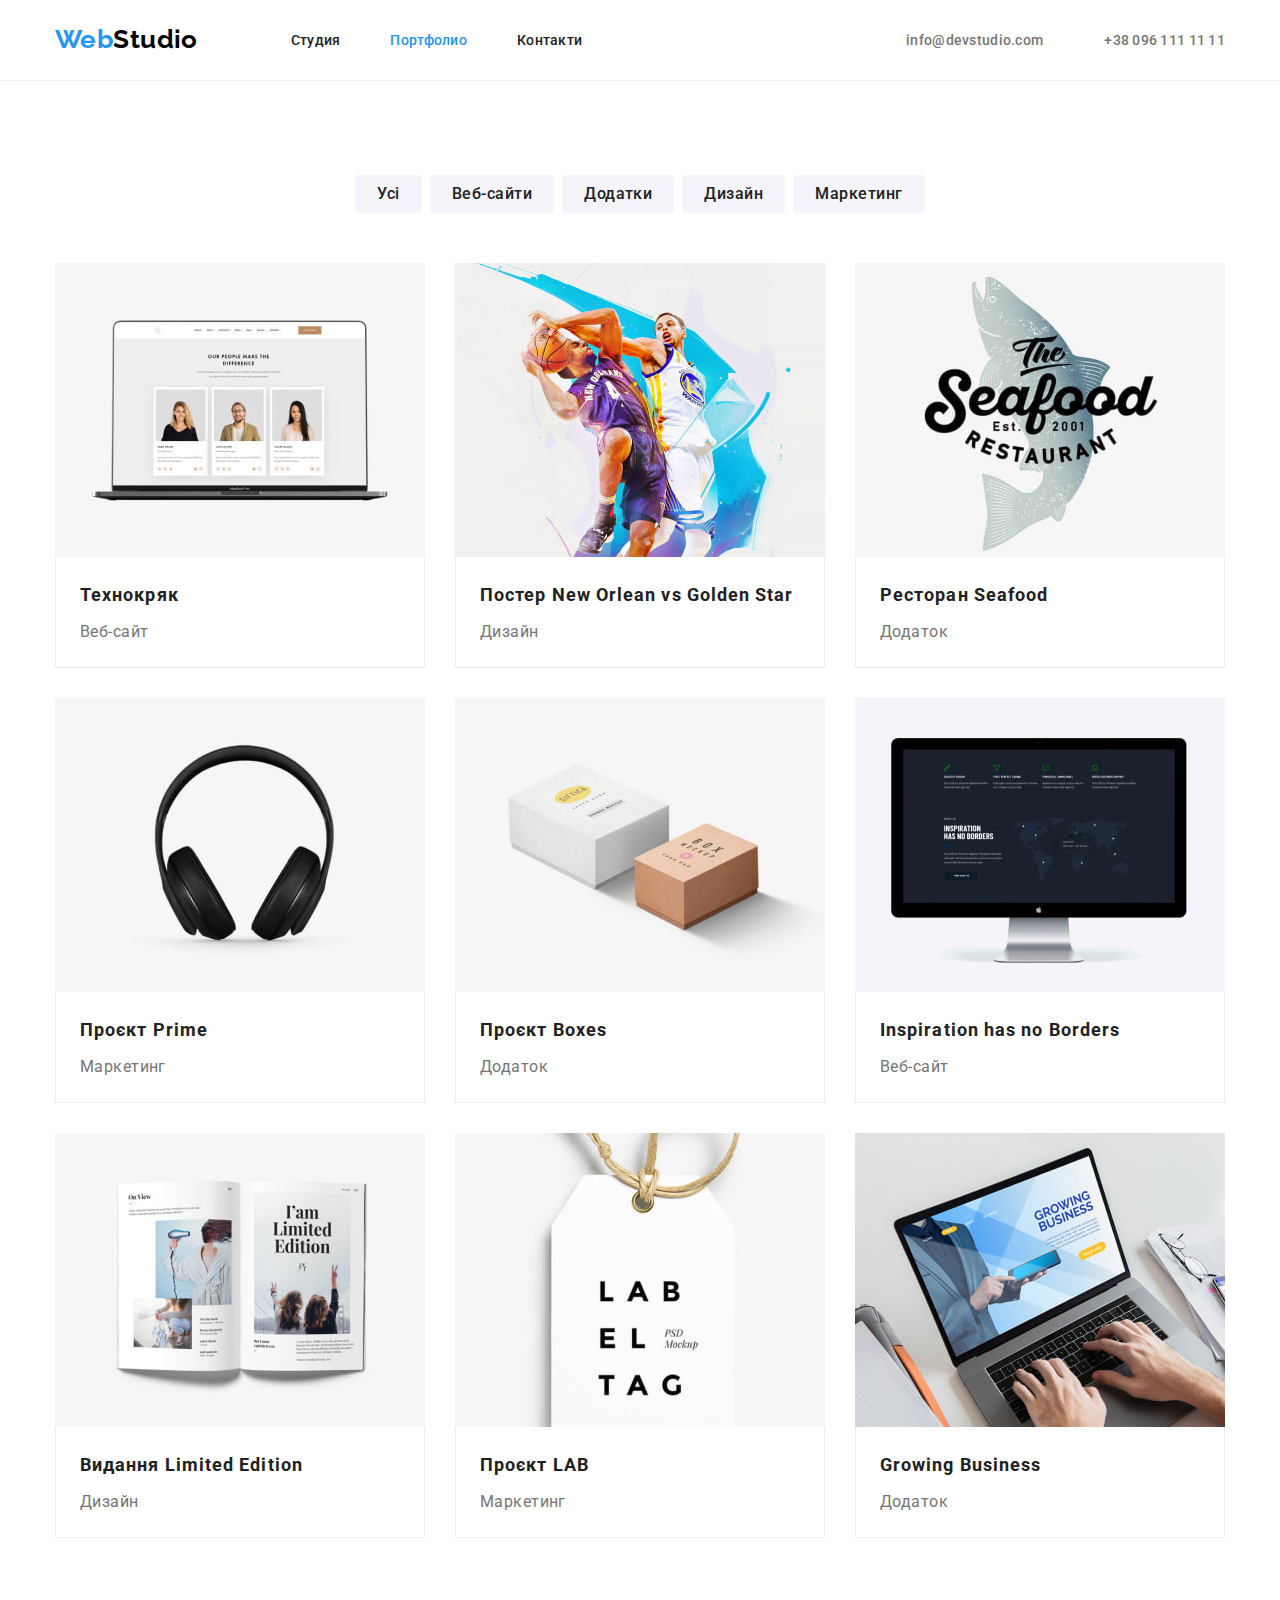
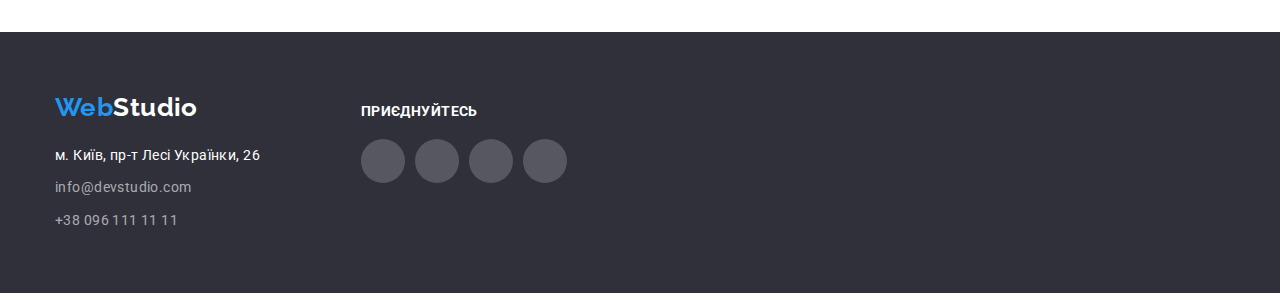
==== commit 88b94585: "one more fixed" ====
--- a/portfolio.html
+++ b/portfolio.html
@@ -17,7 +17,7 @@
   </head>
 
   <body>
-   <header class="header-studio">
+  <header class="header-studio">
       <div class="container header-container">
         <nav class="header-container">
           <a class="logo" href="./index.html">
@@ -25,12 +25,12 @@
           >
           <ul class="navigation list header-nav">
             <li>
-              <a class="navigation-item logo-blue" href="./index.html">
+              <a class="navigation-item " href="./index.html">
                 Студия</a
               >
             </li>
             <li>
-              <a class="navigation-item" href="./portfolio.html">Портфолио</a>
+              <a class="navigation-item logo-blue" href="./portfolio.html">Портфолио</a>
             </li>
             <li><a class="navigation-item" href="">Контакти</a></li>
           </ul>
@@ -38,7 +38,7 @@
         <ul class="contacts list">
           <li class="contacts-link">
             <a class="contacts-item" href="mailto:info@devstudio.com">
-              <svg width="16" height="12">
+              <svg class="svg-contacts" width="16" height="12">
                 <use href="./images/icons/icons.svg#icon-envelope"></use>
               </svg>
               info@devstudio.com</a
@@ -46,7 +46,7 @@
           </li>
           <li class="contacts-link">
             <a class="contacts-item" href="tel:+380961111111">
-              <svg width="16" height="12">
+              <svg class="svg-contacts" width="1" height="16">
                 <use href="./images/icons/icons.svg#icon-smartphone"></use>
               </svg>
               +38 096 111 11 11</a
@@ -70,7 +70,7 @@
       <h1 class="visually-hidden">Проєкти</h1>
       <ul class="img-list list">
         <li class="card-set"> 
-          <a class="card-link" href="">
+          <a class="card-link link" href="">
                      <img
               src="./images/portfolio/1.jpg"
               alt="our team"
@@ -83,7 +83,7 @@
             </div></a>
           </li>
         <li class="card-set">
-           <a class="card-link" href="">
+           <a class="card-link link" href="">
                      <img
               src="./images/portfolio/2.jpg"
               alt="basketball players"
@@ -93,7 +93,7 @@
             <h2 class="title">Постер New Orlean vs Golden Star</h2>
             <p class="text">Дизайн</p></div></a>
                  </li>
-        <li class="card-set"> <a class="card-link" href="">
+        <li class="card-set"> <a class="card-link link" href="">
                      <img
               src="./images/portfolio/3.jpg"
               alt="restoran logo"
@@ -103,7 +103,7 @@
             <h2 class="title">Ресторан Seafood</h2>
             <p class="text">Додаток</p></div></a>
                </li>
-        <li class="card-set"> <a class="card-link" href="">
+        <li class="card-set"> <a class="card-link link" href="">
                     <img
               src="./images/portfolio/4.jpg"
               alt="headphones"
@@ -113,7 +113,7 @@
             <h2 class="title">Проєкт Prime</h2>
             <p class="text">Маркетинг</p></div></a>
          </li>
-        <li class="card-set"> <a class="card-link" href="">
+        <li class="card-set"> <a class="card-link link" href="">
                     <img
               src="./images/portfolio/5.jpg"
               alt="boxes"
@@ -123,7 +123,7 @@
             <h2 class="title">Проєкт Boxes</h2>
             <p class="text">Додаток</p></div></a>
              </li>
-        <li class="card-set"> <a class="card-link" href="">
+        <li class="card-set"> <a class="card-link link" href="">
                  <img
               src="./images/portfolio/6.jpg"
               alt="monitor"
@@ -133,7 +133,7 @@
             <h2 class="title">Inspiration has no Borders</h2>
             <p class="text">Веб-сайт</p></div></a>
         </li>
-        <li class="card-set"> <a class="card-link" href="">
+        <li class="card-set"> <a class="card-link link" href="">
                    <img
               src="./images/portfolio/7.jpg"
               alt=" open book"
@@ -143,7 +143,7 @@
             <h2 class="title">Видання Limited Edition</h2>
             <p class="text">Дизайн</p></div></a>
                 </li>
-        <li class="card-set"> <a class="card-link" href="">
+        <li class="card-set"> <a class="card-link link" href="">
           <section class="project">
             <img
               src="./images/portfolio/8.jpg"
@@ -154,7 +154,7 @@
             <h2 class="title">Проєкт LAB</h2>
             <p class="text">Маркетинг</p></div></a>
                </li>
-        <li class="card-set"> <a class="card-link" href="">
+        <li class="card-set"> <a class="card-link link" href="">
                     <img
               src="./images/portfolio/9.jpg"
               alt="notebook"
@@ -168,7 +168,7 @@
         </div>
       </section>
     </main>
-       <footer class="foot">
+        <footer class="foot">
       <div class="container">
         
           <div class="addr">
@@ -201,7 +201,7 @@
           </address>
         </div>
         <div class="social">
-          <h2 class="footer-title">приєднуйтесь</h2>
+          <p class="footer-title">приєднуйтесь</p>
         <ul class="list social-links ">
           <li class="contacts-link footer-icon">
             <a class="footer-item footer-icon" href="https://www.instagram.com/">
--- a/css/styles.css
+++ b/css/styles.css
@@ -9,6 +9,7 @@
   --paragraph-color: #757575;
   --text-color: #000000;
   --address-color: rgba(255, 255, 255, 0.6);
+  --social-footer-color: rgba(255, 255, 255, 0.1);
   --group-color: #eeeeee;
   --line-color: #ececec;
   --social-color: #afb1b8;
@@ -95,13 +96,14 @@
   display: inline-block;
   margin-right: 93px;
 }
+/*
 .contacts-link {
   align-items: center;
 }
 .contacts-link:hover,
 .contacts-link:focus {
   fill: var(--accent-color);
-}
+}*/
 .header {
   width: 696px;
   color: var(--background-color);
@@ -173,9 +175,7 @@
 
 .contacts-item:hover,
 .contacts-item:focus {
-  color: var(--background-color);
-  /* fill: var(--accent-color);*/
-  background-color: var(--accent-color);
+  color: var(--accent-color);
 }
 
 .contacts-vec {
@@ -231,12 +231,9 @@
 
 .hero {
   background-color: rgba(47, 48, 58, 0.4);
-  background-image: linear-gradient(
-    to right,
-    rgba(47, 48, 58, 0.4),
-    rgba(47, 48, 58, 0.4)
-  );
-  background-image: url("../images/hero-backgr.jpg");
+  background: linear-gradient(rgba(47, 48, 58, 0.4), rgba(47, 48, 58, 0.4)),
+    url(../images/hero-backgr.jpg);
+
   background-repeat: no-repeat;
   background-size: cover;
   padding: 200px 0;
@@ -281,6 +278,7 @@
   font-weight: 700;
   line-height: calc(36 / 18);
   letter-spacing: 0.06em;
+  color: var(--maintext-color);
 }
 .title-char {
   /*заголовок характеристик в студия*/
@@ -387,9 +385,20 @@
   text-align: center;
   color: var(--paragraph-color);
 }
+.link-social {
+  display: flex;
+  align-items: center;
+  text-decoration: none;
+  color: var(--paragraph-color);
+}
+.link-social:hover,
+.link-social:focus {
+  color: var(--background-color);
+  background-color: var(--accent-color);
+}
 .team-icon a {
   text-decoration: none;
-  fill: var(--social-color);
+  color: var(--social-color);
   /* background: rgba(255, 255, 255, 0.1);*/
   width: 44px;
   height: 44px;
@@ -403,29 +412,27 @@
   align-items: center;
   justify-content: center;
   text-decoration: none;
-  color: var(--paragraph-color);
-  /* width: 122px; */
-  font-weight: 500;
-  font-size: 14px;
-  line-height: calc(16 / 14);
-  letter-spacing: 0.02em;
-
-  /* padding: 16px 32px;*/
+  color: var(--social-color);
+  width: 100%;
+  height: 100%;
+  border: 1px solid;
+  border-radius: 4px;
 }
 .clients-icon {
+  color: var(--social-color);
   width: 170px;
   height: 92px;
-  border: 1px solid var(--social-color);
+  /* border: 1px solid var(--social-color);
   border-radius: 4px;
   display: flex;
   align-items: center;
-  justify-content: center;
-}
-
-.clients-icon:hover,
-.clients-icon:focus {
+  justify-content: center;*/
+}
+
+.clients-item:hover,
+.clients-item:focus {
   border: 1px solid var(--accent-color);
-  fill: var(--accent-color);
+  color: var(--accent-color);
 }
 
 .clients-item .social-item:hover,
@@ -470,12 +477,11 @@
 }
 .footer-title {
   color: var(--background-color);
-  font-family: "Roboto";
-  font-style: normal;
+
   font-weight: 700;
-  font-size: 14px;
+
   line-height: 16px;
-  letter-spacing: 0.03em;
+
   text-transform: uppercase;
   margin-bottom: 20px;
 }
@@ -483,7 +489,7 @@
   display: flex;
   justify-content: center;
   fill: var(--background-color);
-  background: rgba(255, 255, 255, 0.1);
+  background: var(--social-footer-color);
   width: 44px;
   height: 44px;
   border-radius: 50%;
